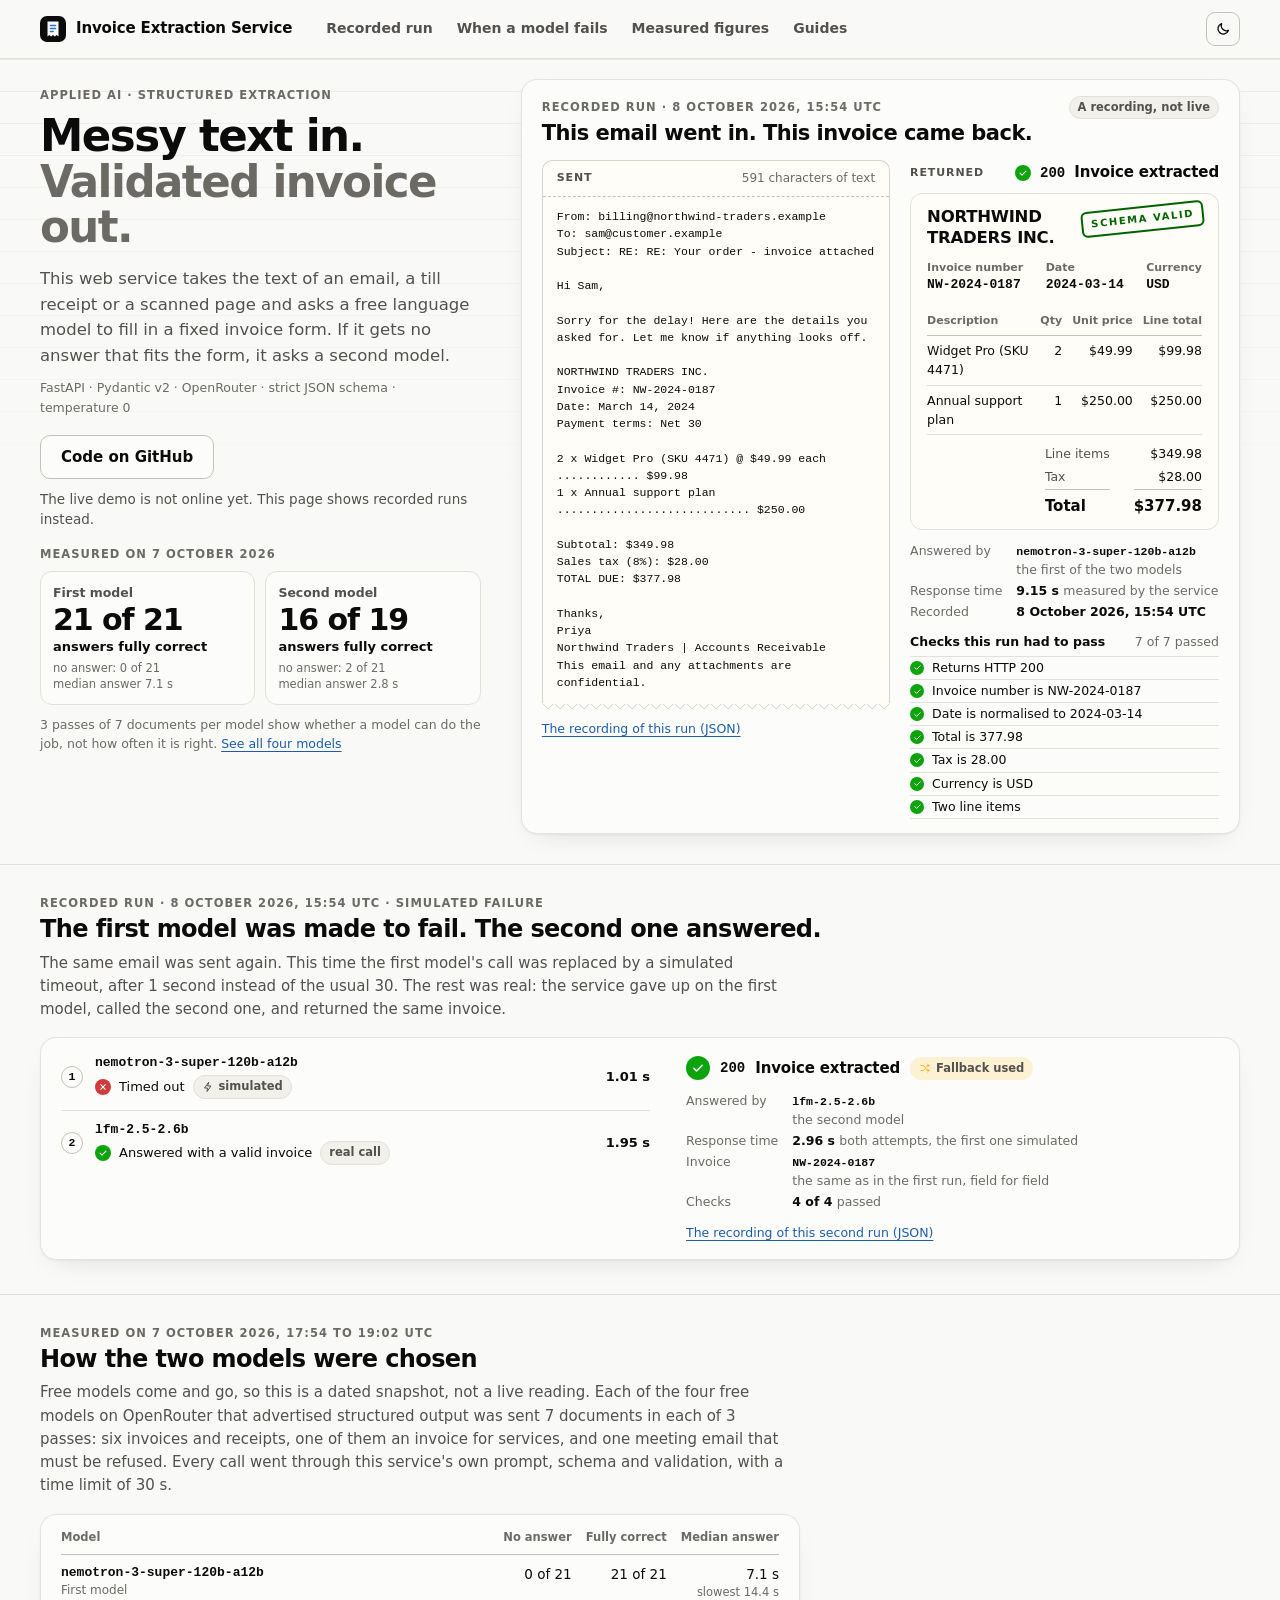
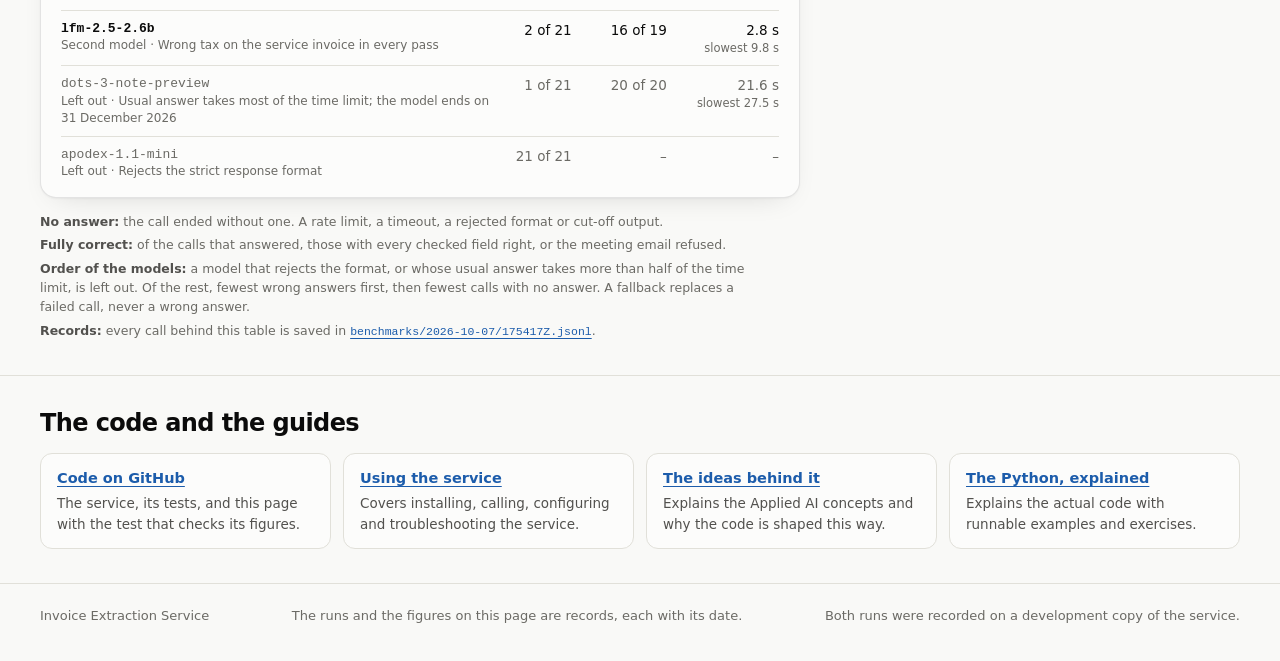
==== site/index.html @ 730dd53d "Model upkeep, call ceiling, project page, deployment files" ====
<!doctype html>
<html lang="en">
<head>
  <meta charset="utf-8">
  <!-- This page cannot send response headers, so its security policy is set here, ahead of
       everything it covers. Scripts and styles come from this page's own files only. The one
       outside address is the live demo's icon, which assets/door.js loads as a picture to
       learn that the demo is awake. -->
  <meta http-equiv="Content-Security-Policy" content="default-src 'none'; script-src 'self'; style-src 'self'; img-src 'self' https://*.onrender.com; base-uri 'none'; form-action 'none'">
  <meta name="viewport" content="width=device-width, initial-scale=1">
  <meta name="color-scheme" content="light dark">
  <meta name="referrer" content="no-referrer">
  <!-- An invoice number is not a telephone number: a phone must not turn it into a link. -->
  <meta name="format-detection" content="telephone=no">
  <title>Invoice Extraction Service</title>
  <meta name="description" content="This web service takes the text of an email, a till receipt or a scanned page and asks a free language model to fill in a fixed invoice form. If it gets no answer that fits the form, it asks a second model.">
  <link rel="canonical" href="https://nickdesjardins.github.io/Invoice-Extraction-Service/">
  <meta property="og:type" content="website">
  <meta property="og:title" content="Invoice Extraction Service">
  <meta property="og:description" content="This web service takes the text of an email, a till receipt or a scanned page and asks a free language model to fill in a fixed invoice form. If it gets no answer that fits the form, it asks a second model.">
  <meta property="og:url" content="https://nickdesjardins.github.io/Invoice-Extraction-Service/">
  <meta property="og:image" content="https://nickdesjardins.github.io/Invoice-Extraction-Service/og.png">
  <meta property="og:image:type" content="image/png">
  <meta property="og:image:width" content="1200">
  <meta property="og:image:height" content="630">
  <meta property="og:image:alt" content="Invoice Extraction Service. Messy text in. Validated invoice out.">
  <meta name="twitter:card" content="summary_large_image">
  <link rel="icon" href="assets/favicon.svg" type="image/svg+xml">
  <link rel="stylesheet" href="assets/door.css">
  <!-- Applies a saved colour theme before first paint. -->
  <script src="assets/theme.js"></script>
  <script src="assets/door.js" defer></script>
</head>
<body>

<svg class="sprite" aria-hidden="true" focusable="false">
  <symbol id="i-check" viewBox="0 0 24 24"><path d="M5 12.5l4.5 4.5L19 7.5"/></symbol>
  <symbol id="i-x" viewBox="0 0 24 24"><path d="M6.5 6.5l11 11M17.5 6.5l-11 11"/></symbol>
  <symbol id="i-sun" viewBox="0 0 24 24"><circle cx="12" cy="12" r="4"/><path d="M12 2.5v2.5M12 19v2.5M2.5 12H5M19 12h2.5M5.3 5.3l1.8 1.8M16.9 16.9l1.8 1.8M5.3 18.7l1.8-1.8M16.9 7.1l1.8-1.8"/></symbol>
  <symbol id="i-moon" viewBox="0 0 24 24"><path d="M20 14.2A8 8 0 0 1 9.8 4a8 8 0 1 0 10.2 10.2z"/></symbol>
  <symbol id="i-arrow" viewBox="0 0 24 24"><path d="M5 12h14M13 6l6 6-6 6"/></symbol>
  <symbol id="i-bolt" viewBox="0 0 24 24"><path d="M13 3L5 14h6l-1 7 8-11h-6z"/></symbol>
  <symbol id="i-shuffle" viewBox="0 0 24 24"><path d="M4 7h3.5c5 0 5.5 10 10.5 10H20M17 14l3 3-3 3M4 17h3.5c1.4 0 2.4-.8 3.2-1.9M20 7h-2c-1.4 0-2.4.8-3.2 1.9M17 4l3 3-3 3"/></symbol>
</svg>

<a class="skip" href="#title">Skip to the content</a>

<header class="topbar">
  <div class="wrap topbar__row">
    <a class="brand" href="./">
      <svg class="brand__mark" viewBox="0 0 26 26" aria-hidden="true">
        <rect class="bg" width="26" height="26" rx="7"/>
        <path class="pg" d="M7.5 5.5h11v15l-1.85-1.5-1.8 1.5-1.85-1.5-1.85 1.5-1.8-1.5-1.85 1.5z"/>
        <path class="ln" d="M10.5 9.5h5M10.5 12.5h5M10.5 15.5h2.6"/>
      </svg>
      <span class="brand__name">Invoice Extraction Service</span>
    </a>
    <nav class="topbar__nav" aria-label="On this page">
      <a href="#run">Recorded run</a>
      <a href="#fallback">When a model fails</a>
      <a href="#measured">Measured figures</a>
      <a href="#guides">Guides</a>
    </nav>
    <div class="topbar__actions">
      <!-- A second way to the live demo that stays in view while the page is read. It has no
           address of its own: assets/door.js gives it the one below and shows it. -->
      <a class="status" id="demo-chip" hidden><span class="status__dot" aria-hidden="true"></span>Live demo</a>
      <button class="iconbtn" id="theme-toggle" type="button" aria-label="Switch between light and dark theme" hidden>
        <svg class="icon theme-icon--light" aria-hidden="true"><use href="#i-moon"/></svg>
        <svg class="icon theme-icon--dark" aria-hidden="true"><use href="#i-sun"/></svg>
      </button>
    </div>
  </div>
</header>

<!-- Everything on this page that could go stale is marked. An element with data-fact says
     what the recordings in recorded/, the benchmark snapshot or the code say; an element with
     data-quote repeats, word for word, the file it names. tests/test_front_door.py compares
     each one with its source, and fails on any other sentence, and on any piece that is
     moved, hidden or pointed at another address. -->
<main>
  <div class="first">
    <div class="wrap first__grid">

      <section class="intro" aria-labelledby="title">
        <p class="kicker" data-quote="app/playground/static/index.html">Applied AI · structured extraction</p>
        <h1 id="title" data-quote="app/playground/static/index.html">Messy text in. <span>Validated invoice out.</span></h1>
        <p class="lede" data-fact="what-it-does">
          This web service takes the text of an email, a till receipt or a scanned page and asks
          a free language model to fill in a fixed invoice form. If it gets no answer that fits the
          form, it asks a second model.
        </p>
        <p class="stack" data-fact="stack">FastAPI · Pydantic&nbsp;v2 · OpenRouter · strict&nbsp;JSON&nbsp;schema · temperature&nbsp;0</p>
      </section>

      <section class="demo" id="demo" aria-label="Live demo">
        <!-- THE ONE PLACE that holds the address of the live demo. In the next line, replace
             the name that ends in .invalid, once, with the name the host shows for the
             service: lower case, ending in .onrender.com. Keep https:// before it and
             /#playground after it (that is the part of the demo's page where a visitor runs
             a document). Until then the page says that the demo is not online yet, and asks
             nothing. -->
        <a class="btn btn--ghost btn--lg demo__link" id="demo-link" href="https://live-demo-not-deployed-yet.invalid/#playground">
          Open the live demo <svg class="icon" aria-hidden="true"><use href="#i-arrow"/></svg>
        </a>
        <a class="btn btn--ghost btn--lg" href="https://github.com/nickdesjardins/Invoice-Extraction-Service">Code on GitHub</a>
        <!-- The only words on this page that change while it is read. Without the script they
             stay as written here. -->
        <p class="demo__line">
          <span class="demo__mark" aria-hidden="true"></span>
          <span>
            <span id="demo-words" role="status" data-fact="demo.static">The live demo runs on free hosting and sleeps between visits. Opening it wakes it, which takes about a minute.</span>
            <span class="demo__clock" id="demo-clock" aria-hidden="true" hidden></span>
          </span>
        </p>
        <p class="demo__unset" data-fact="demo.unset">The live demo is not online yet. This page shows recorded runs instead.</p>
      </section>

      <section class="figures" aria-labelledby="figures-title">
        <h2 class="kicker" id="figures-title">Measured on <time data-fact="bench.day" datetime="2026-10-07">7 October 2026</time></h2>
        <ul class="tiles">
          <li class="tile">
            <span class="tile__who">First model</span>
            <strong class="tile__value" data-fact="bench.0.correct">21 of 21</strong>
            <span class="tile__label">answers fully correct</span>
            <span class="tile__more">no answer: <span data-fact="bench.0.no_answer">0 of 21</span></span>
            <span class="tile__more">median answer <span data-fact="bench.0.median">7.1 s</span></span>
          </li>
          <li class="tile">
            <span class="tile__who">Second model</span>
            <strong class="tile__value" data-fact="bench.1.correct">16 of 19</strong>
            <span class="tile__label">answers fully correct</span>
            <span class="tile__more">no answer: <span data-fact="bench.1.no_answer">2 of 21</span></span>
            <span class="tile__more">median answer <span data-fact="bench.1.median">2.8 s</span></span>
          </li>
        </ul>
        <p class="footnote">
          <span data-fact="bench.limits">3 passes of 7 documents per model show whether a model can do the job, not how often it is right.</span>
          <a href="#measured">See all <span data-fact="bench.models">four</span> models</a>
        </p>
      </section>

      <section class="card run" id="run" aria-labelledby="run-title">
        <header class="run__head">
          <!-- The heading comes first for someone who moves from heading to heading: what
               follows it says that this is a recording. The stylesheet draws the dated line
               above the heading, here and in the two sections below. -->
          <h2 id="run-title" data-fact="run.title">This email went in. This invoice came back.</h2>
          <p class="kicker">Recorded run · <time data-fact="run.when" datetime="2026-10-08T15:54:06Z">8 October 2026, 15:54 UTC</time></p>
          <span class="chip" data-fact="run.nature">A recording, not live</span>
        </header>

        <div class="run__grid">
          <div class="in">
            <div class="paper-wrap">
              <div class="paper">
                <div class="paper__bar">
                  <strong>Sent</strong>
                  <span><span data-fact="run.chars">591</span> characters of text</span>
                </div>
                <pre class="paper__text" data-fact="run.document" role="region" aria-label="The email that was sent">From: billing@northwind-traders.example
To: sam@customer.example
Subject: RE: RE: Your order - invoice attached

Hi Sam,

Sorry for the delay! Here are the details you asked for. Let me know if anything looks off.

NORTHWIND TRADERS INC.
Invoice #: NW-2024-0187
Date: March 14, 2024
Payment terms: Net 30

2 x Widget Pro (SKU 4471) @ $49.99 each ............ $99.98
1 x Annual support plan ............................ $250.00

Subtotal: $349.98
Sales tax (8%): $28.00
TOTAL DUE: $377.98

Thanks,
Priya
Northwind Traders | Accounts Receivable
This email and any attachments are confidential.
</pre>
              </div>
            </div>
            <p class="record"><a href="recorded/email-invoice.json">The recording of this run (JSON)</a></p>
          </div>

          <div class="out">
            <p class="out__head">
              <span class="out__label">Returned</span>
              <span class="badge badge--good"><svg class="icon" aria-hidden="true"><use href="#i-check"/></svg></span>
              <span class="out__code" data-fact="run.status">200</span>
              <span class="out__title" data-fact="run.outcome">Invoice extracted</span>
            </p>

            <div class="invoice">
              <span class="stamp" data-fact="run.valid">Schema valid</span>
              <p class="invoice__vendor" data-fact="run.vendor">NORTHWIND TRADERS INC.</p>
              <dl class="invoice__meta">
                <div><dt>Invoice number</dt><dd data-fact="run.number">NW-2024-0187</dd></div>
                <div><dt>Date</dt><dd data-fact="run.date">2024-03-14</dd></div>
                <div><dt>Currency</dt><dd data-fact="run.currency">USD</dd></div>
              </dl>
              <table class="items" aria-labelledby="run-items">
                <thead>
                  <tr>
                    <th scope="col">Description</th>
                    <th scope="col" class="n">Qty</th>
                    <th scope="col" class="n">Unit price</th>
                    <th scope="col" class="n">Line total</th>
                  </tr>
                </thead>
                <tbody>
                  <tr data-fact="run.item.0">
                    <td>Widget Pro (SKU 4471)</td>
                    <td class="n">2</td>
                    <td class="n">$49.99</td>
                    <td class="n">$99.98</td>
                  </tr>
                  <tr data-fact="run.item.1">
                    <td>Annual support plan</td>
                    <td class="n">1</td>
                    <td class="n">$250.00</td>
                    <td class="n">$250.00</td>
                  </tr>
                </tbody>
              </table>
              <dl class="totals">
                <dt id="run-items">Line items</dt><dd data-fact="run.lines">$349.98</dd>
                <dt>Tax</dt><dd data-fact="run.tax">$28.00</dd>
                <dt class="is-total">Total</dt><dd class="is-total" data-fact="run.total">$377.98</dd>
              </dl>
            </div>

            <dl class="facts">
              <dt>Answered by</dt>
              <dd><span class="mono" data-fact="run.model">nemotron-3-super-120b-a12b</span> <small data-fact="run.place">the first of the two models</small></dd>
              <dt>Response time</dt>
              <dd><span data-fact="run.seconds">9.15 s</span> <small>measured by the service</small></dd>
              <dt>Recorded</dt>
              <dd><time data-fact="run.when" datetime="2026-10-08T15:54:06Z">8 October 2026, 15:54 UTC</time></dd>
            </dl>
            <p class="checks__title" id="run-checks"><strong>Checks this run had to pass</strong> <span><span data-fact="run.checks">7 of 7</span> passed</span></p>
            <ul class="checks" aria-labelledby="run-checks">
              <li><span class="badge badge--good"><svg class="icon" aria-hidden="true"><use href="#i-check"/></svg></span><span data-fact="run.check.0">Returns HTTP 200</span></li>
              <li><span class="badge badge--good"><svg class="icon" aria-hidden="true"><use href="#i-check"/></svg></span><span data-fact="run.check.1">Invoice number is NW-2024-0187</span></li>
              <li><span class="badge badge--good"><svg class="icon" aria-hidden="true"><use href="#i-check"/></svg></span><span data-fact="run.check.2">Date is normalised to 2024-03-14</span></li>
              <li><span class="badge badge--good"><svg class="icon" aria-hidden="true"><use href="#i-check"/></svg></span><span data-fact="run.check.3">Total is 377.98</span></li>
              <li><span class="badge badge--good"><svg class="icon" aria-hidden="true"><use href="#i-check"/></svg></span><span data-fact="run.check.4">Tax is 28.00</span></li>
              <li><span class="badge badge--good"><svg class="icon" aria-hidden="true"><use href="#i-check"/></svg></span><span data-fact="run.check.5">Currency is USD</span></li>
              <li><span class="badge badge--good"><svg class="icon" aria-hidden="true"><use href="#i-check"/></svg></span><span data-fact="run.check.6">Two line items</span></li>
            </ul>
          </div>
        </div>
      </section>

    </div>
  </div>

  <section class="section" id="fallback" aria-labelledby="fallback-title">
    <div class="wrap">
      <header class="section__head">
        <h2 id="fallback-title" data-fact="fallback.title">The first model was made to fail. The second one answered.</h2>
        <p class="kicker">Recorded run · <time data-fact="fallback.when" datetime="2026-10-08T15:54:24Z">8 October 2026, 15:54 UTC</time> · <span data-fact="fallback.simulated">simulated failure</span></p>
        <p data-fact="fallback.story">
          The same email was sent again. This time the first model's call was replaced by a
          simulated timeout, after 1 second instead of the usual 30. The rest was real: the service
          gave up on the first model, called the second one, and returned the same invoice.
        </p>
      </header>

      <div class="card trace">
        <ol>
          <li class="trace__row">
            <span class="num" data-fact="fallback.attempt.0.position">1</span>
            <div>
              <div class="trace__model" data-fact="fallback.attempt.0.model">nemotron-3-super-120b-a12b</div>
              <div class="trace__state">
                <span class="badge badge--crit"><svg class="icon" aria-hidden="true"><use href="#i-x"/></svg></span>
                <span data-fact="fallback.attempt.0.outcome">Timed out</span>
                <span class="chip"><svg class="icon" aria-hidden="true"><use href="#i-bolt"/></svg><span data-fact="fallback.attempt.0.kind">simulated</span></span>
              </div>
            </div>
            <span class="trace__time" data-fact="fallback.attempt.0.seconds">1.01 s</span>
          </li>
          <li class="trace__row">
            <span class="num" data-fact="fallback.attempt.1.position">2</span>
            <div>
              <div class="trace__model" data-fact="fallback.attempt.1.model">lfm-2.5-2.6b</div>
              <div class="trace__state">
                <span class="badge badge--good"><svg class="icon" aria-hidden="true"><use href="#i-check"/></svg></span>
                <span data-fact="fallback.attempt.1.outcome">Answered with a valid invoice</span>
                <span class="chip" data-fact="fallback.attempt.1.kind">real call</span>
              </div>
            </div>
            <span class="trace__time" data-fact="fallback.attempt.1.seconds">1.95 s</span>
          </li>
        </ol>

        <div class="trace__out">
          <p class="trace__end">
            <span class="badge badge--good badge--lg"><svg class="icon" aria-hidden="true"><use href="#i-check"/></svg></span>
            <span class="out__code" data-fact="fallback.status">200</span>
            <span class="out__title" data-fact="fallback.outcome">Invoice extracted</span>
            <span class="chip chip--warn"><svg class="icon" aria-hidden="true"><use href="#i-shuffle"/></svg><span data-fact="fallback.used">Fallback used</span></span>
          </p>
          <dl class="facts">
            <dt>Answered by</dt>
            <dd><span class="mono" data-fact="fallback.model">lfm-2.5-2.6b</span> <small data-fact="fallback.place">the second model</small></dd>
            <dt>Response time</dt>
            <dd><span data-fact="fallback.seconds">2.96 s</span> <small>both attempts, the first one simulated</small></dd>
            <dt>Invoice</dt>
            <dd><span class="mono" data-fact="fallback.number">NW-2024-0187</span> <small data-fact="fallback.same">the same as in the first run, field for field</small></dd>
            <dt>Checks</dt>
            <dd><span data-fact="fallback.checks">4 of 4</span> <small>passed</small></dd>
          </dl>
          <p class="record"><a href="recorded/primary-timeout.json">The recording of this second run (JSON)</a></p>
        </div>
      </div>
    </div>
  </section>

  <section class="section" id="measured" aria-labelledby="measured-title">
    <div class="wrap">
      <header class="section__head">
        <h2 id="measured-title">How the <span data-fact="chain.length">two</span> models were chosen</h2>
        <p class="kicker">Measured on <time data-fact="bench.day" datetime="2026-10-07">7 October 2026</time>, <span data-fact="bench.window">17:54 to 19:02 UTC</span></p>
        <p>
          <span data-quote="app/playground/static/index.html">Free models come and go, so this is a dated snapshot, not a live reading.</span>
          <span data-fact="bench.method">Each of the four free models on OpenRouter that advertised structured output was sent 7 documents in each of 3 passes: six invoices and receipts, one of them an invoice for services, and one meeting email that must be refused. Every call went through this service's own prompt, schema and validation, with a time limit of 30 s.</span>
        </p>
      </header>

      <div class="card table-scroll" tabindex="0" role="region" aria-label="The table of measured models">
        <table class="table" aria-labelledby="measured-title">
          <thead>
            <tr>
              <th scope="col">Model</th>
              <th scope="col" class="n">No answer</th>
              <th scope="col" class="n">Fully correct</th>
              <th scope="col" class="n">Median answer</th>
            </tr>
          </thead>
          <tbody>
            <tr>
              <th scope="row"><div class="table__model"><span data-fact="bench.0.model">nemotron-3-super-120b-a12b</span><small data-fact="bench.0.about">First model</small></div></th>
              <td class="n" data-fact="bench.0.no_answer">0 of 21</td>
              <td class="n" data-fact="bench.0.correct">21 of 21</td>
              <td class="n"><span data-fact="bench.0.median">7.1 s</span><small>slowest <span data-fact="bench.0.slowest">14.4 s</span></small></td>
            </tr>
            <tr>
              <th scope="row"><div class="table__model"><span data-fact="bench.1.model">lfm-2.5-2.6b</span><small data-fact="bench.1.about">Second model · Wrong tax on the service invoice in every pass</small></div></th>
              <td class="n" data-fact="bench.1.no_answer">2 of 21</td>
              <td class="n" data-fact="bench.1.correct">16 of 19</td>
              <td class="n"><span data-fact="bench.1.median">2.8 s</span><small>slowest <span data-fact="bench.1.slowest">9.8 s</span></small></td>
            </tr>
            <tr class="is-context">
              <th scope="row"><div class="table__model"><span data-fact="bench.2.model">dots-3-note-preview</span><small data-fact="bench.2.about">Left out · Usual answer takes most of the time limit; the model ends on 31 December 2026</small></div></th>
              <td class="n" data-fact="bench.2.no_answer">1 of 21</td>
              <td class="n" data-fact="bench.2.correct">20 of 20</td>
              <td class="n"><span data-fact="bench.2.median">21.6 s</span><small>slowest <span data-fact="bench.2.slowest">27.5 s</span></small></td>
            </tr>
            <tr class="is-context">
              <th scope="row"><div class="table__model"><span data-fact="bench.3.model">apodex-1.1-mini</span><small data-fact="bench.3.about">Left out · Rejects the strict response format</small></div></th>
              <td class="n" data-fact="bench.3.no_answer">21 of 21</td>
              <td class="n" data-fact="bench.3.correct">–</td>
              <td class="n" data-fact="bench.3.median">–</td>
            </tr>
          </tbody>
        </table>
      </div>

      <ul class="legend">
        <li><strong>No answer:</strong> <span data-quote="app/playground/static/assets/app.js">the call ended without one. A rate limit, a timeout, a rejected format or cut-off output.</span></li>
        <li><strong>Fully correct:</strong> <span data-quote="app/playground/static/assets/app.js">of the calls that answered, those with every checked field right, or the meeting email refused.</span></li>
        <li><strong>Order of the models:</strong> <span data-quote="app/playground/static/assets/app.js">a model that rejects the format, or whose usual answer takes more than half of the time limit, is left out. Of the rest, fewest wrong answers first, then fewest calls with no answer. A fallback replaces a failed call, never a wrong answer.</span></li>
        <li><strong>Records:</strong> every call behind this table is saved in <a href="https://github.com/nickdesjardins/Invoice-Extraction-Service/blob/main/benchmarks/2026-10-07/175417Z.jsonl"><code data-fact="bench.records">benchmarks/2026-10-07/175417Z.jsonl</code></a>.</li>
      </ul>
    </div>
  </section>

  <section class="section" id="guides" aria-labelledby="guides-title">
    <div class="wrap">
      <header class="section__head">
        <h2 id="guides-title">The code and the guides</h2>
      </header>
      <ul class="links">
        <li>
          <a href="https://github.com/nickdesjardins/Invoice-Extraction-Service">Code on GitHub</a>
          <span data-fact="guides.code">The service, its tests, and this page with the test that checks its figures.</span>
        </li>
        <li>
          <a href="https://github.com/nickdesjardins/Invoice-Extraction-Service/blob/main/docs/USAGE.md">Using the service</a>
          <span data-quote="README.md">Covers installing, calling, configuring and troubleshooting the service.</span>
        </li>
        <li>
          <a href="https://github.com/nickdesjardins/Invoice-Extraction-Service/blob/main/docs/LEARNING.md">The ideas behind it</a>
          <span data-quote="README.md">Explains the Applied AI concepts and why the code is shaped this way.</span>
        </li>
        <li>
          <a href="https://github.com/nickdesjardins/Invoice-Extraction-Service/blob/main/docs/PYTHON_LEARNING.md">The Python, explained</a>
          <span data-quote="README.md">Explains the actual code with runnable examples and exercises.</span>
        </li>
      </ul>
    </div>
  </section>
</main>

<footer class="footer">
  <div class="wrap footer__row">
    <span>Invoice Extraction Service</span>
    <span data-fact="page.nature">The runs and the figures on this page are records, each with its date.</span>
    <span data-fact="runs.where">Both runs were recorded on a development copy of the service.</span>
  </div>
</footer>

</body>
</html>
---- site/assets/door.css ----
/* Front door stylesheet.
 *
 * The front door is the static page people are given the address of. It is one product
 * with the live demo, so it wears the same colours: the three blocks that follow are the
 * colour roles of the demo's own stylesheet (app/playground/static/assets/app.css), and
 * tests/test_front_door.py fails when they differ. Every rule below reads a role, never
 * a raw colour. Status colours (good / warn / crit) only ever colour a mark or an icon;
 * the words beside them stay in the ink roles so they keep their contrast in both themes.
 */

:root {
  color-scheme: light;

  --page: #f9f9f7;
  --surface: #fcfcfb;
  --well: #f1f0eb;
  --paper: #fffdf7;
  --paper-edge: #d5d3c8;

  --ink: #0b0b0b;
  --ink-2: #52514e;
  --ink-3: #6b6a65;
  --faint: #898781;

  --line: #e1e0d9;
  --line-strong: #c3c2b7;
  --border: rgba(11, 11, 11, 0.1);

  --accent: #2a78d6;
  --accent-text: #1c5cab;
  --accent-wash: #e8f1fc;

  --good: #0ca30c;
  --good-text: #006300;
  --good-wash: #e7f5e7;
  --warn: #fab219;
  --warn-wash: #fdf1d3;
  --crit: #d03b3b;
  --crit-wash: #fbe9e9;
  --idle: #c3c2b7;

  --button: #0b0b0b;
  --button-ink: #ffffff;

  --shadow: 0 1px 2px rgba(11, 11, 11, 0.04), 0 10px 28px -16px rgba(11, 11, 11, 0.18);
  --shadow-pop: 0 2px 6px rgba(11, 11, 11, 0.08), 0 16px 40px -12px rgba(11, 11, 11, 0.28);

  --radius: 16px;
  --radius-sm: 10px;

  --sans: system-ui, -apple-system, "Segoe UI", Roboto, "Helvetica Neue", Arial, sans-serif;
  --mono: ui-monospace, "SF Mono", SFMono-Regular, Menlo, Consolas, "Cascadia Mono",
    "Liberation Mono", monospace;
}

@media (prefers-color-scheme: dark) {
  :root:where(:not([data-theme="light"])) {
    color-scheme: dark;

    --page: #0d0d0d;
    --surface: #1a1a19;
    --well: #232321;
    --paper: #201f1c;
    --paper-edge: #3d3c38;

    --ink: #ffffff;
    --ink-2: #c3c2b7;
    --ink-3: #9d9b94;
    --faint: #898781;

    --line: #2c2c2a;
    --line-strong: #383835;
    --border: rgba(255, 255, 255, 0.1);

    --accent: #3987e5;
    --accent-text: #6da7ec;
    --accent-wash: #16263b;

    --good: #0ca30c;
    --good-text: #0ca30c;
    --good-wash: #12260f;
    --warn: #fab219;
    --warn-wash: #33280c;
    --crit: #d03b3b;
    --crit-wash: #331616;
    --idle: #4a4a46;

    --button: #ffffff;
    --button-ink: #0b0b0b;

    --shadow: 0 1px 2px rgba(0, 0, 0, 0.4), 0 14px 34px -18px rgba(0, 0, 0, 0.8);
    --shadow-pop: 0 2px 8px rgba(0, 0, 0, 0.5), 0 18px 44px -12px rgba(0, 0, 0, 0.9);
  }
}

:root[data-theme="dark"] {
  color-scheme: dark;

  --page: #0d0d0d;
  --surface: #1a1a19;
  --well: #232321;
  --paper: #201f1c;
  --paper-edge: #3d3c38;

  --ink: #ffffff;
  --ink-2: #c3c2b7;
  --ink-3: #9d9b94;
  --faint: #898781;

  --line: #2c2c2a;
  --line-strong: #383835;
  --border: rgba(255, 255, 255, 0.1);

  --accent: #3987e5;
  --accent-text: #6da7ec;
  --accent-wash: #16263b;

  --good: #0ca30c;
  --good-text: #0ca30c;
  --good-wash: #12260f;
  --warn: #fab219;
  --warn-wash: #33280c;
  --crit: #d03b3b;
  --crit-wash: #331616;
  --idle: #4a4a46;

  --button: #ffffff;
  --button-ink: #0b0b0b;

  --shadow: 0 1px 2px rgba(0, 0, 0, 0.4), 0 14px 34px -18px rgba(0, 0, 0, 0.8);
  --shadow-pop: 0 2px 8px rgba(0, 0, 0, 0.5), 0 18px 44px -12px rgba(0, 0, 0, 0.9);
}

/* ---------------------------------------------------------------- base --- */

*,
*::before,
*::after {
  box-sizing: border-box;
}

html {
  scroll-behavior: smooth;
  scroll-padding-top: 72px;
  -webkit-text-size-adjust: 100%;
}

body {
  margin: 0;
  background: var(--page);
  color: var(--ink);
  font: 15px/1.55 var(--sans);
  -webkit-font-smoothing: antialiased;
  text-rendering: optimizeLegibility;
}

h1,
h2,
p,
ol,
ul,
dl,
dd,
pre {
  margin: 0;
}

ol,
ul {
  padding: 0;
  list-style: none;
}

a {
  color: var(--accent-text);
  text-underline-offset: 3px;
}

button {
  font: inherit;
  color: inherit;
}

code,
.mono {
  font-family: var(--mono);
  font-size: 0.92em;
}

:focus-visible {
  outline: 2px solid var(--accent);
  outline-offset: 2px;
}

[hidden] {
  display: none !important;
}

.sprite {
  position: absolute;
  width: 0;
  height: 0;
}

.icon {
  width: 16px;
  height: 16px;
  flex: none;
  fill: none;
  stroke: currentColor;
  stroke-width: 2;
  stroke-linecap: round;
  stroke-linejoin: round;
}

.wrap {
  width: min(100% - 48px, 1200px);
  margin-inline: auto;
}

.skip {
  position: absolute;
  left: 16px;
  top: -60px;
  z-index: 50;
  padding: 10px 14px;
  border-radius: var(--radius-sm);
  background: var(--button);
  color: var(--button-ink);
}

.skip:focus {
  top: 12px;
}

/* -------------------------------------------------------------- pieces --- */

.card {
  background: var(--surface);
  border: 1px solid var(--border);
  border-radius: var(--radius);
  box-shadow: var(--shadow);
}

.btn {
  display: inline-flex;
  align-items: center;
  justify-content: center;
  gap: 8px;
  padding: 10px 16px;
  border: 1px solid transparent;
  border-radius: 10px;
  background: none;
  font-weight: 600;
  font-size: 14px;
  line-height: 1.2;
  text-decoration: none;
  white-space: nowrap;
  cursor: pointer;
  transition: opacity 0.15s, background-color 0.15s, border-color 0.15s, color 0.15s;
}

.btn--ghost {
  border-color: var(--line-strong);
  background: var(--surface);
  color: var(--ink);
}

.btn--ghost:hover {
  background: var(--well);
}

.btn--lg {
  padding: 12px 20px;
  font-size: 15px;
}

.iconbtn {
  display: inline-grid;
  place-items: center;
  width: 34px;
  height: 34px;
  border: 1px solid var(--line-strong);
  border-radius: 9px;
  background: none;
  cursor: pointer;
}

.iconbtn:hover {
  background: var(--well);
}

.chip {
  display: inline-flex;
  align-items: center;
  gap: 5px;
  padding: 2px 8px;
  border: 1px solid var(--line);
  border-radius: 999px;
  background: var(--well);
  color: var(--ink-2);
  font-size: 11.5px;
  font-weight: 600;
  line-height: 1.5;
  white-space: nowrap;
}

.chip .icon {
  width: 12px;
  height: 12px;
}

.chip--warn {
  border-color: transparent;
  background: var(--warn-wash);
}

.chip--warn .icon {
  color: var(--warn);
}

.kicker {
  color: var(--ink-3);
  font-size: 11.5px;
  font-weight: 650;
  letter-spacing: 0.09em;
  line-height: 1.5;
  text-transform: uppercase;
}

/* Round status badge: a disc in the status colour with an icon in it. */
.badge {
  display: inline-grid;
  place-items: center;
  width: 16px;
  height: 16px;
  flex: none;
  border-radius: 50%;
  background: var(--well);
  color: var(--ink-3);
}

.badge .icon {
  width: 10px;
  height: 10px;
  stroke-width: 2.6;
}

.badge--good {
  background: var(--good);
  color: #ffffff;
}

.badge--crit {
  background: var(--crit);
  color: #ffffff;
}

.badge--lg {
  width: 24px;
  height: 24px;
}

.badge--lg .icon {
  width: 14px;
  height: 14px;
}

.num {
  display: grid;
  place-items: center;
  width: 22px;
  height: 22px;
  border: 1px solid var(--line-strong);
  border-radius: 50%;
  font: 600 11.5px/1 var(--mono);
}

@keyframes spin {
  to {
    transform: rotate(360deg);
  }
}

/* -------------------------------------------------------------- topbar --- */

/* Stays in view while the page is read, as on the demo's own page. */
.topbar {
  position: sticky;
  top: 0;
  z-index: 20;
  border-bottom: 1px solid var(--line);
  background: var(--page);
  background: color-mix(in srgb, var(--page) 88%, transparent);
  backdrop-filter: blur(12px);
  -webkit-backdrop-filter: blur(12px);
}

.topbar__row {
  display: flex;
  align-items: center;
  gap: 24px;
  height: 58px;
}

.brand {
  display: inline-flex;
  align-items: center;
  gap: 10px;
  min-width: 0;
  color: var(--ink);
  font-weight: 650;
  letter-spacing: -0.01em;
  text-decoration: none;
  white-space: nowrap;
}

/* With larger letters or wider spacing than this page was drawn for, the name is cut short
   with three dots. It is never drawn over what stands beside it. */
.brand__name {
  min-width: 0;
  overflow: hidden;
  text-overflow: ellipsis;
}

.brand__mark {
  width: 26px;
  height: 26px;
  flex: none;
}

.brand__mark .bg {
  fill: var(--ink);
}

.brand__mark .pg {
  fill: var(--page);
}

.brand__mark .ln {
  fill: none;
  stroke: var(--accent);
  stroke-width: 1.6;
  stroke-linecap: round;
}

.topbar__nav {
  display: flex;
  gap: 4px;
  margin-right: auto;
}

.topbar__nav a {
  padding: 6px 10px;
  border-radius: 8px;
  color: var(--ink-2);
  font-size: 14px;
  font-weight: 550;
  text-decoration: none;
  white-space: nowrap;
}

.topbar__nav a:hover {
  background: var(--well);
  color: var(--ink);
}

.topbar__actions {
  display: flex;
  align-items: center;
  gap: 10px;
  margin-left: auto;
}

/* The way to the live demo that stays in view. Its mark follows the line under the
   headline (see "the live demo" below); its words never change. */
.status {
  display: inline-flex;
  align-items: center;
  gap: 8px;
  padding: 6px 12px;
  border: 1px solid var(--line-strong);
  border-radius: 999px;
  color: var(--ink);
  font-size: 13px;
  font-weight: 600;
  line-height: 1.5;
  text-decoration: none;
  white-space: nowrap;
  transition: background-color 0.15s, border-color 0.15s, color 0.15s;
}

.status:hover {
  background: var(--well);
}

.theme-icon--dark,
:root[data-theme="dark"] .theme-icon--light {
  display: none;
}

:root[data-theme="dark"] .theme-icon--dark {
  display: block;
}

@media (prefers-color-scheme: dark) {
  :root:where(:not([data-theme="light"])) .theme-icon--light {
    display: none;
  }

  :root:where(:not([data-theme="light"])) .theme-icon--dark {
    display: block;
  }
}

/* -------------------------------------------------------- first screen --- */

.first {
  position: relative;
  padding: 20px 0 30px;
  overflow: hidden;
}

/* Faint ledger rules behind the headline, as on the demo's own page. */
.first::before {
  content: "";
  position: absolute;
  inset: 0;
  background-image: linear-gradient(var(--line) 1px, transparent 1px);
  background-size: 100% 32px;
  opacity: 0.55;
  -webkit-mask-image: linear-gradient(to bottom, #000 0%, transparent 62%);
  mask-image: linear-gradient(to bottom, #000 0%, transparent 62%);
  pointer-events: none;
}

/* Left: what the service does, the way to the live demo, the measured figures.
   Right: one recorded run. */
.first__grid {
  position: relative;
  display: grid;
  grid-template-columns: minmax(0, 0.76fr) minmax(0, 1.24fr);
  grid-template-areas:
    "intro   run"
    "demo    run"
    "figures run";
  grid-template-rows: auto auto 1fr;
  column-gap: 40px;
}

.intro {
  grid-area: intro;
  padding-top: 8px;
}

.intro h1 {
  margin-top: 10px;
  font-size: clamp(30px, 3.4vw, 44px);
  font-weight: 700;
  letter-spacing: -0.035em;
  line-height: 1.04;
}

.intro h1 span {
  display: block;
  color: var(--ink-3);
}

.lede {
  max-width: 44ch;
  margin-top: 16px;
  color: var(--ink-2);
  font-size: 16.5px;
  line-height: 1.55;
}

.stack {
  margin-top: 10px;
  color: var(--ink-3);
  font-size: 12.5px;
}

/* ------------------------------------------------------- the live demo --- */

/* Two links, and under them the one line on the page that is not a record. */
.demo {
  grid-area: demo;
  display: flex;
  flex-wrap: wrap;
  gap: 10px;
  margin-top: 18px;
}

/* The line keeps the height of its longest sentence, so that nothing below it moves
   when the words change. */
.demo__line {
  flex: 0 0 100%;
  display: grid;
  grid-template-columns: 14px minmax(0, 1fr);
  gap: 9px;
  align-items: start;
  min-height: 3em;
  color: var(--ink-2);
  font-size: 13.5px;
  line-height: 1.5;
}

.demo__clock {
  margin-left: 4px;
  color: var(--ink-3);
  font-variant-numeric: tabular-nums;
  font-weight: 600;
  white-space: nowrap;
}

/* The mark beside the line, and the same mark in the top bar. Grey until the script
   has something to say. */
.demo__mark,
.status__dot {
  width: 10px;
  height: 10px;
  border-radius: 50%;
  background: var(--idle);
}

.demo__mark {
  margin: 5px 2px 0;
}

/* Waking: a ring that turns. */
:root[data-demo="waking"] .demo__mark,
:root[data-demo="waking"] .status__dot {
  width: 14px;
  height: 14px;
  border: 2px solid var(--line-strong);
  border-top-color: var(--accent);
  background: none;
  animation: spin 0.7s linear infinite;
}

:root[data-demo="waking"] .demo__mark {
  margin: 3px 0 0;
}

:root[data-demo="waking"] .status__dot {
  margin: 0 -2px;
}

/* Awake: the mark turns green and the two ways in become the page's main button. */
:root[data-demo="awake"] .demo__mark,
:root[data-demo="awake"] .status__dot {
  background: var(--good);
  box-shadow: 0 0 0 3px var(--good-wash);
}

:root[data-demo="awake"] .demo__line {
  color: var(--ink);
}

:root[data-demo="awake"] .demo__link,
:root[data-demo="awake"] .status {
  border-color: transparent;
  background: var(--button);
  color: var(--button-ink);
}

:root[data-demo="awake"] .demo__link:hover,
:root[data-demo="awake"] .status:hover {
  opacity: 0.86;
}

:root[data-demo="awake"] .status__dot {
  box-shadow: none;
}

/* Not answering. */
:root[data-demo="quiet"] .demo__mark,
:root[data-demo="quiet"] .status__dot {
  background: var(--warn);
  box-shadow: 0 0 0 3px var(--warn-wash);
}

/* While the address is still the placeholder there is nothing to open: the link and
   its line give way to a note. The stylesheet does this alone, so it holds with
   scripting off as well. (".invalid" is a name that can never be a real address.) */
.demo__unset {
  display: none;
  flex: 0 0 100%;
  min-height: 3em;
  color: var(--ink-2);
  font-size: 13.5px;
  line-height: 1.5;
}

.demo__link[href*=".invalid/"],
.demo__link[href*=".invalid/"] ~ .demo__line {
  display: none;
}

.demo__link[href*=".invalid/"] ~ .demo__unset {
  display: block;
}

/* ------------------------------------------------- the measured figures --- */

.figures {
  grid-area: figures;
  align-self: start;
  margin-top: 16px;
}

.tiles {
  display: grid;
  grid-template-columns: repeat(2, minmax(0, 1fr));
  gap: 10px;
  margin-top: 8px;
}

/* One tile per model: who, the figure, what the figure counts, one more line. */
.tile {
  padding: 11px 12px 12px;
  border: 1px solid var(--line);
  border-radius: 12px;
  background: var(--surface);
}

.tile__who {
  display: block;
  color: var(--ink-2);
  font-size: 12.5px;
  font-weight: 650;
}

.tile__value {
  display: block;
  margin-top: 1px;
  font-size: 30px;
  font-weight: 700;
  letter-spacing: -0.035em;
  line-height: 1.15;
  white-space: nowrap;
}

.tile__label {
  display: block;
  font-size: 13px;
  font-weight: 600;
  line-height: 1.4;
}

.tile__more {
  display: block;
  margin-top: 4px;
  color: var(--ink-3);
  font-size: 11.5px;
  line-height: 1.4;
}

.tile__more + .tile__more {
  margin-top: 0;
}

/* A figure and its unit stay on one line. */
.tile__more span {
  white-space: nowrap;
}

.footnote {
  margin-top: 10px;
  color: var(--ink-3);
  font-size: 12.5px;
}

/* ----------------------------------------------------- the recorded run --- */

.run {
  grid-area: run;
  align-self: start;
  padding: 16px 20px 14px;
}

.run__head {
  display: grid;
  grid-template-columns: minmax(0, 1fr) auto;
  gap: 2px 12px;
  align-items: center;
}

/* In the page the heading comes first, so that what follows it (the date, and that this
   is a recording) is heard after it. On the screen the dated line stays above it. */
.run__head .kicker {
  grid-row: 1;
  grid-column: 1;
}

.run__head .chip {
  grid-row: 1;
  grid-column: 2;
}

.run__head h2 {
  grid-row: 2;
  grid-column: 1 / -1;
  font-size: 21px;
  font-weight: 700;
  letter-spacing: -0.025em;
  line-height: 1.2;
}

/* The document that was sent, and beside it what came back. */
.run__grid {
  display: grid;
  grid-template-columns: minmax(0, 1.06fr) minmax(0, 0.94fr);
  gap: 20px;
  align-items: start;
  margin-top: 14px;
}

.paper-wrap {
  position: relative;
  margin-bottom: 6px;
}

/* A till-roll edge: a row of paper-coloured teeth hanging below the sheet. */
.paper-wrap::after {
  content: "";
  position: absolute;
  left: 1px;
  right: 1px;
  top: 100%;
  height: 6px;
  background: conic-gradient(from -45deg at bottom, #0000, var(--paper) 1deg 89deg, #0000 90deg)
    50% 0 / 12px 100% repeat-x;
  filter: drop-shadow(0 1px 0 var(--paper-edge));
}

.paper {
  border: 1px solid var(--paper-edge);
  border-bottom: 0;
  border-radius: 10px 10px 0 0;
  background: var(--paper);
  overflow: hidden;
}

.paper__bar {
  display: flex;
  justify-content: space-between;
  gap: 12px;
  padding: 8px 14px;
  border-bottom: 1px dashed var(--line-strong);
  color: var(--ink-3);
  font-size: 12px;
  font-variant-numeric: tabular-nums;
}

.paper__bar strong,
.out__label {
  color: var(--ink-2);
  font-size: 11px;
  font-weight: 650;
  letter-spacing: 0.08em;
  text-transform: uppercase;
}

.paper__text {
  padding: 11px 14px 12px;
  color: var(--ink);
  font: 11.5px/1.5 var(--mono);
  white-space: pre-wrap;
  overflow-wrap: anywhere;
  tab-size: 4;
}

.out__head {
  display: flex;
  flex-wrap: wrap;
  align-items: center;
  gap: 6px 9px;
  min-height: 33px;
  padding-bottom: 8px;
}

.out__label {
  margin-right: auto;
}

.out__code {
  font: 700 14px/1 var(--mono);
}

.out__title {
  font-size: 15px;
  font-weight: 650;
  letter-spacing: -0.01em;
}

.invoice {
  position: relative;
  padding: 13px 16px 11px;
  border: 1px solid var(--line);
  border-radius: 12px;
  background: var(--paper);
}

.invoice__vendor {
  padding-right: 128px;
  font-size: 16.5px;
  font-weight: 700;
  letter-spacing: -0.015em;
  line-height: 1.25;
  overflow-wrap: anywhere;
}

.stamp {
  position: absolute;
  top: 12px;
  right: 14px;
  padding: 3px 8px;
  border: 2px solid var(--good-text);
  border-radius: 6px;
  color: var(--good-text);
  font-size: 10px;
  font-weight: 800;
  letter-spacing: 0.16em;
  text-transform: uppercase;
  transform: rotate(-6deg);
}

.invoice__meta {
  display: grid;
  grid-template-columns: repeat(3, minmax(0, auto));
  justify-content: space-between;
  gap: 10px;
  margin-top: 10px;
}

.invoice__meta dt {
  color: var(--ink-3);
  font-size: 11px;
  font-weight: 600;
}

.invoice__meta dd {
  font: 600 13px/1.4 var(--mono);
  overflow-wrap: anywhere;
}

.items {
  width: 100%;
  margin-top: 12px;
  border-collapse: collapse;
  font-size: 12.5px;
}

.items th {
  padding: 6px 0;
  border-bottom: 1px solid var(--line-strong);
  color: var(--ink-3);
  font-size: 11px;
  font-weight: 600;
  text-align: left;
}

.items td {
  padding: 5px 0;
  border-bottom: 1px solid var(--line);
  vertical-align: top;
}

.items .n {
  padding-left: 10px;
  font-variant-numeric: tabular-nums;
  text-align: right;
  white-space: nowrap;
}

.totals {
  display: grid;
  grid-template-columns: 1fr auto;
  gap: 3px 24px;
  width: fit-content;
  margin: 9px 0 0 auto;
  font-size: 12.5px;
  font-variant-numeric: tabular-nums;
}

.totals dt {
  color: var(--ink-2);
}

.totals dd {
  text-align: right;
}

.totals .is-total {
  padding-top: 5px;
  border-top: 1px solid var(--line-strong);
  color: var(--ink);
  font-size: 15px;
  font-weight: 700;
}

/* Who answered, how long it took, and the checks the answer had to pass. */

.facts {
  display: grid;
  grid-template-columns: auto minmax(0, 1fr);
  gap: 3px 14px;
  margin-top: 12px;
  font-size: 12.5px;
  line-height: 1.45;
}

.facts dt {
  color: var(--ink-3);
}

.facts dd {
  font-weight: 600;
  overflow-wrap: anywhere;
}

.facts dd small {
  color: var(--ink-3);
  font-size: 1em;
  font-weight: 400;
}

/* A model's name is long: what is said about it goes on the next line. */
.facts .mono + small {
  display: block;
}

.checks__title {
  display: flex;
  flex-wrap: wrap;
  align-items: baseline;
  justify-content: space-between;
  gap: 2px 12px;
  margin-top: 10px;
  color: var(--ink-3);
  font-size: 12.5px;
}

.checks__title strong {
  color: var(--ink);
  font-weight: 650;
}

.checks {
  margin-top: 5px;
  border-top: 1px solid var(--line);
}

.checks li {
  display: grid;
  grid-template-columns: 14px minmax(0, 1fr);
  gap: 8px;
  align-items: start;
  padding: 2px 0;
  border-bottom: 1px solid var(--line);
  font-size: 12.5px;
  line-height: 1.45;
}

.checks .badge {
  width: 14px;
  height: 14px;
  margin-top: 2px;
}

.checks .badge .icon {
  width: 9px;
  height: 9px;
}

/* The way to the saved stream of a run. */
.record {
  margin-top: 12px;
  font-size: 12.5px;
}

/* A taller place to press than one line of small text. The margins give back the room
   the padding takes, so nothing moves. */
.record a {
  display: inline-block;
  margin: -6px 0;
  padding: 6px 0;
}

/* Under the document, clear of the teeth of its lower edge. */
.in .record {
  margin-top: 16px;
}

/* ------------------------------------------------------------ sections --- */

.section {
  padding: 30px 0 34px;
  border-top: 1px solid var(--line);
}

/* The heading is first in the page; its dated line is drawn above it. */
.section__head {
  display: flex;
  flex-direction: column;
}

.section__head .kicker {
  order: -1;
}

.section__head h2 {
  margin-top: 4px;
  font-size: 24px;
  font-weight: 700;
  letter-spacing: -0.025em;
  line-height: 1.15;
}

.section__head p:not(.kicker) {
  max-width: 78ch;
  margin-top: 8px;
  color: var(--ink-2);
}

/* The second recorded run: one row per model, in the order they were tried. */

/* The attempts on the left, what came back on the right. */
.trace {
  display: grid;
  grid-template-columns: minmax(0, 1.05fr) minmax(0, 0.95fr);
  gap: 0 36px;
  align-items: start;
  margin-top: 16px;
  padding: 6px 20px 16px;
}

.trace__row {
  display: grid;
  grid-template-columns: 22px minmax(0, 1fr) auto;
  gap: 2px 12px;
  align-items: center;
  padding: 11px 0;
}

.trace__row + .trace__row {
  border-top: 1px solid var(--line);
}

.trace__model {
  font: 600 13px/1.3 var(--mono);
  overflow-wrap: anywhere;
}

.trace__state {
  display: flex;
  flex-wrap: wrap;
  align-items: center;
  gap: 4px 8px;
  margin-top: 3px;
  font-size: 13px;
}

.trace__time {
  font-size: 13px;
  font-variant-numeric: tabular-nums;
  font-weight: 600;
  white-space: nowrap;
}

.trace__end {
  display: flex;
  flex-wrap: wrap;
  align-items: center;
  gap: 6px 10px;
  padding-top: 12px;
}

/* The benchmark table. A wide table scrolls inside its card instead of widening the page. */

.table-scroll {
  min-width: 0;
  max-width: 760px;
  margin-top: 16px;
  padding: 6px 20px 8px;
  overflow-x: auto;
  scrollbar-width: thin;
  scrollbar-color: var(--line-strong) transparent;
}

.table {
  width: 100%;
  border-collapse: collapse;
  font-size: 13.5px;
}

.table th {
  padding: 8px 0;
  border-bottom: 1px solid var(--line-strong);
  color: var(--ink-3);
  font-size: 11.5px;
  font-weight: 600;
  text-align: left;
  white-space: nowrap;
}

.table td,
.table tbody th {
  padding: 9px 0;
  border-bottom: 1px solid var(--line);
  vertical-align: top;
}

.table tbody tr:last-child td,
.table tbody tr:last-child th {
  border-bottom: 0;
}

/* A row's header cell: a header for assistive technology, drawn like any other cell. */
.table tbody th {
  color: inherit;
  font-size: inherit;
  font-weight: inherit;
  white-space: normal;
}

.table .n {
  padding-left: 14px;
  font-variant-numeric: tabular-nums;
  text-align: right;
  white-space: nowrap;
}

/* The second value of a cell, under the first: "slowest 14.4 s". */
.table td small {
  display: block;
  color: var(--ink-3);
  font-size: 11.5px;
  line-height: 1.35;
}

.table__model {
  font: 600 13px/1.35 var(--mono);
  overflow-wrap: anywhere;
}

.table__model small {
  display: block;
  color: var(--ink-3);
  font: 400 12px/1.4 var(--sans);
}

/* The models that were measured and left out are context: they recede. */
.table .is-context {
  color: var(--ink-3);
}

.table .is-context .table__model {
  font-weight: 400;
}

.legend {
  max-width: 92ch;
  margin-top: 14px;
  color: var(--ink-3);
  font-size: 12.5px;
}

.legend li + li {
  margin-top: 4px;
}

.legend strong {
  color: var(--ink-2);
  font-weight: 650;
}

.legend code {
  overflow-wrap: anywhere;
}

/* Where to read more. */

.links {
  display: grid;
  grid-template-columns: repeat(4, minmax(0, 1fr));
  gap: 12px;
  margin-top: 16px;
}

.links li {
  padding: 13px 16px 14px;
  border: 1px solid var(--line);
  border-radius: 12px;
  background: var(--surface);
  font-size: 13.5px;
}

.links a {
  font-size: 14.5px;
  font-weight: 650;
}

.links span {
  display: block;
  margin-top: 3px;
  color: var(--ink-2);
}

.footer {
  padding: 22px 0 34px;
  border-top: 1px solid var(--line);
  color: var(--ink-3);
  font-size: 13px;
}

.footer__row {
  display: flex;
  flex-wrap: wrap;
  justify-content: space-between;
  gap: 8px 24px;
}

/* ---------------------------------------------------------- responsive --- */

/* Too narrow for two columns: the parts follow one another. */
@media (max-width: 1179px) {
  .first__grid {
    grid-template-columns: minmax(0, 1fr);
    grid-template-areas:
      "intro"
      "demo"
      "figures"
      "run";
    grid-template-rows: auto;
  }

  .run {
    margin-top: 22px;
  }

  .intro h1 {
    font-size: clamp(34px, 5vw, 44px);
  }

  .lede {
    max-width: 64ch;
    font-size: 16px;
  }

  .tiles {
    max-width: 520px;
  }

  .trace {
    grid-template-columns: minmax(0, 1fr);
  }

  .trace__out {
    border-top: 1px solid var(--line);
  }

  .links {
    grid-template-columns: repeat(2, minmax(0, 1fr));
  }

  /* The links to the parts of the page need the width of the two columns: narrower than
     that, the name would run into them as soon as a reader widens the spacing of the text. */
  .topbar__nav {
    display: none;
  }
}

/* A tablet, or a narrow window: the figures stand beside the introduction, so that the
   recorded run begins higher on the screen. */
@media (min-width: 760px) and (max-width: 1179px) {
  .first__grid {
    grid-template-columns: minmax(0, 1.3fr) minmax(0, 0.7fr);
    grid-template-areas:
      "intro figures"
      "demo  figures"
      "run   run";
    column-gap: 32px;
  }

  .figures {
    margin-top: 8px;
  }

  .tiles {
    grid-template-columns: minmax(0, 1fr);
  }
}

/* A phone. */
@media (max-width: 759px) {
  .wrap {
    width: min(100% - 32px, 1200px);
  }

  .first {
    padding: 14px 0 24px;
  }

  .intro {
    padding-top: 4px;
  }

  .intro h1 {
    margin-top: 6px;
    font-size: clamp(26px, 8.1vw, 34px);
  }

  .lede {
    margin-top: 10px;
    font-size: 14.5px;
    line-height: 1.5;
  }

  .stack {
    margin-top: 6px;
    font-size: 11.5px;
  }

  .demo {
    gap: 8px;
    margin-top: 14px;
  }

  /* Both links on one line, also on a screen 360 px wide. */
  .demo .btn {
    flex: 1 1 auto;
    padding: 11px 10px;
    font-size: 14px;
  }

  .demo__line,
  .demo__unset {
    font-size: 13px;
  }

  .figures {
    margin-top: 12px;
  }

  .footnote {
    margin-top: 6px;
    font-size: 12px;
  }

  .tiles {
    gap: 8px;
    margin-top: 6px;
  }

  .tile {
    padding: 9px 11px 10px;
    border-radius: 10px;
  }

  .tile__value {
    font-size: 25px;
  }

  .tile__more {
    margin-top: 2px;
  }

  .run {
    margin-top: 14px;
    padding: 13px 14px 16px;
  }

  .run__head .kicker {
    letter-spacing: 0.05em;
  }

  .run__head h2 {
    font-size: 19px;
  }

  .run__grid {
    grid-template-columns: minmax(0, 1fr);
    gap: 12px;
    margin-top: 10px;
  }

  .section {
    padding: 24px 0 26px;
  }

  .section__head h2 {
    font-size: 21px;
  }

  .trace {
    padding: 4px 14px 14px;
  }

  .table-scroll {
    padding: 4px 12px 6px;
  }

  .table {
    font-size: 12.5px;
  }

  .table .n {
    padding-left: 8px;
  }

  .table thead .n {
    white-space: normal;
    vertical-align: bottom;
  }

  .table__model {
    font-size: 12px;
  }

  .links {
    grid-template-columns: minmax(0, 1fr);
  }
}

@media (max-width: 600px) {
  .topbar__row {
    gap: 12px;
  }

  /* The longest sentence of the line runs to three lines here. */
  .demo__line,
  .demo__unset {
    min-height: 4.5em;
  }

  .brand__name {
    font-size: 14.5px;
  }
}

/* Narrower than this, the name and the way to the live demo do not fit side by side. The
   name then goes out of sight, and stays what a screen reader calls the link around the
   mark. While the way to the live demo is not shown, the name stays in sight. (A browser
   that cannot tell keeps it out of sight.) The name is also written at the foot of the page. */
@media (max-width: 419px) {
  .brand__name {
    position: absolute;
    width: 1px;
    height: 1px;
    clip-path: inset(50%);
  }

  .topbar__row:has(.status[hidden]) .brand__name {
    position: static;
    width: auto;
    height: auto;
    clip-path: none;
  }
}

/* Narrower than the narrowest phone this page was drawn for (a window zoomed to four times
   its size): no room for the stamp beside the supplier's name, so it stands above it. */
@media (max-width: 359px) {
  .stamp {
    position: static;
    display: inline-block;
    margin-bottom: 10px;
  }

  .invoice__vendor {
    padding-right: 0;
  }
}

/* A window this low (a page zoomed to four times its size): the top bar scrolls away with
   the page instead of keeping a fifth of the screen. */
@media (max-height: 320px) {
  .topbar {
    position: static;
  }
}

/* A contrast theme drops background colours and shadows, and with them the marks of the
   live demo's state. A border stays: a ring while the demo is not known to be awake, an
   open ring while it wakes, a full dot when it is awake. */
@media (forced-colors: active) {
  .demo__mark,
  .status__dot {
    border: 2px solid CanvasText;
    background: none;
  }

  :root[data-demo="waking"] .demo__mark,
  :root[data-demo="waking"] .status__dot {
    border-color: CanvasText;
    border-top-color: Canvas;
  }

  :root[data-demo="awake"] .demo__mark,
  :root[data-demo="awake"] .status__dot {
    border-width: 5px;
  }
}

@media (prefers-reduced-motion: reduce) {
  html {
    scroll-behavior: auto;
  }

  *,
  *::before,
  *::after {
    animation-duration: 0.01ms !important;
    animation-iteration-count: 1 !important;
    transition-duration: 0.01ms !important;
  }
}
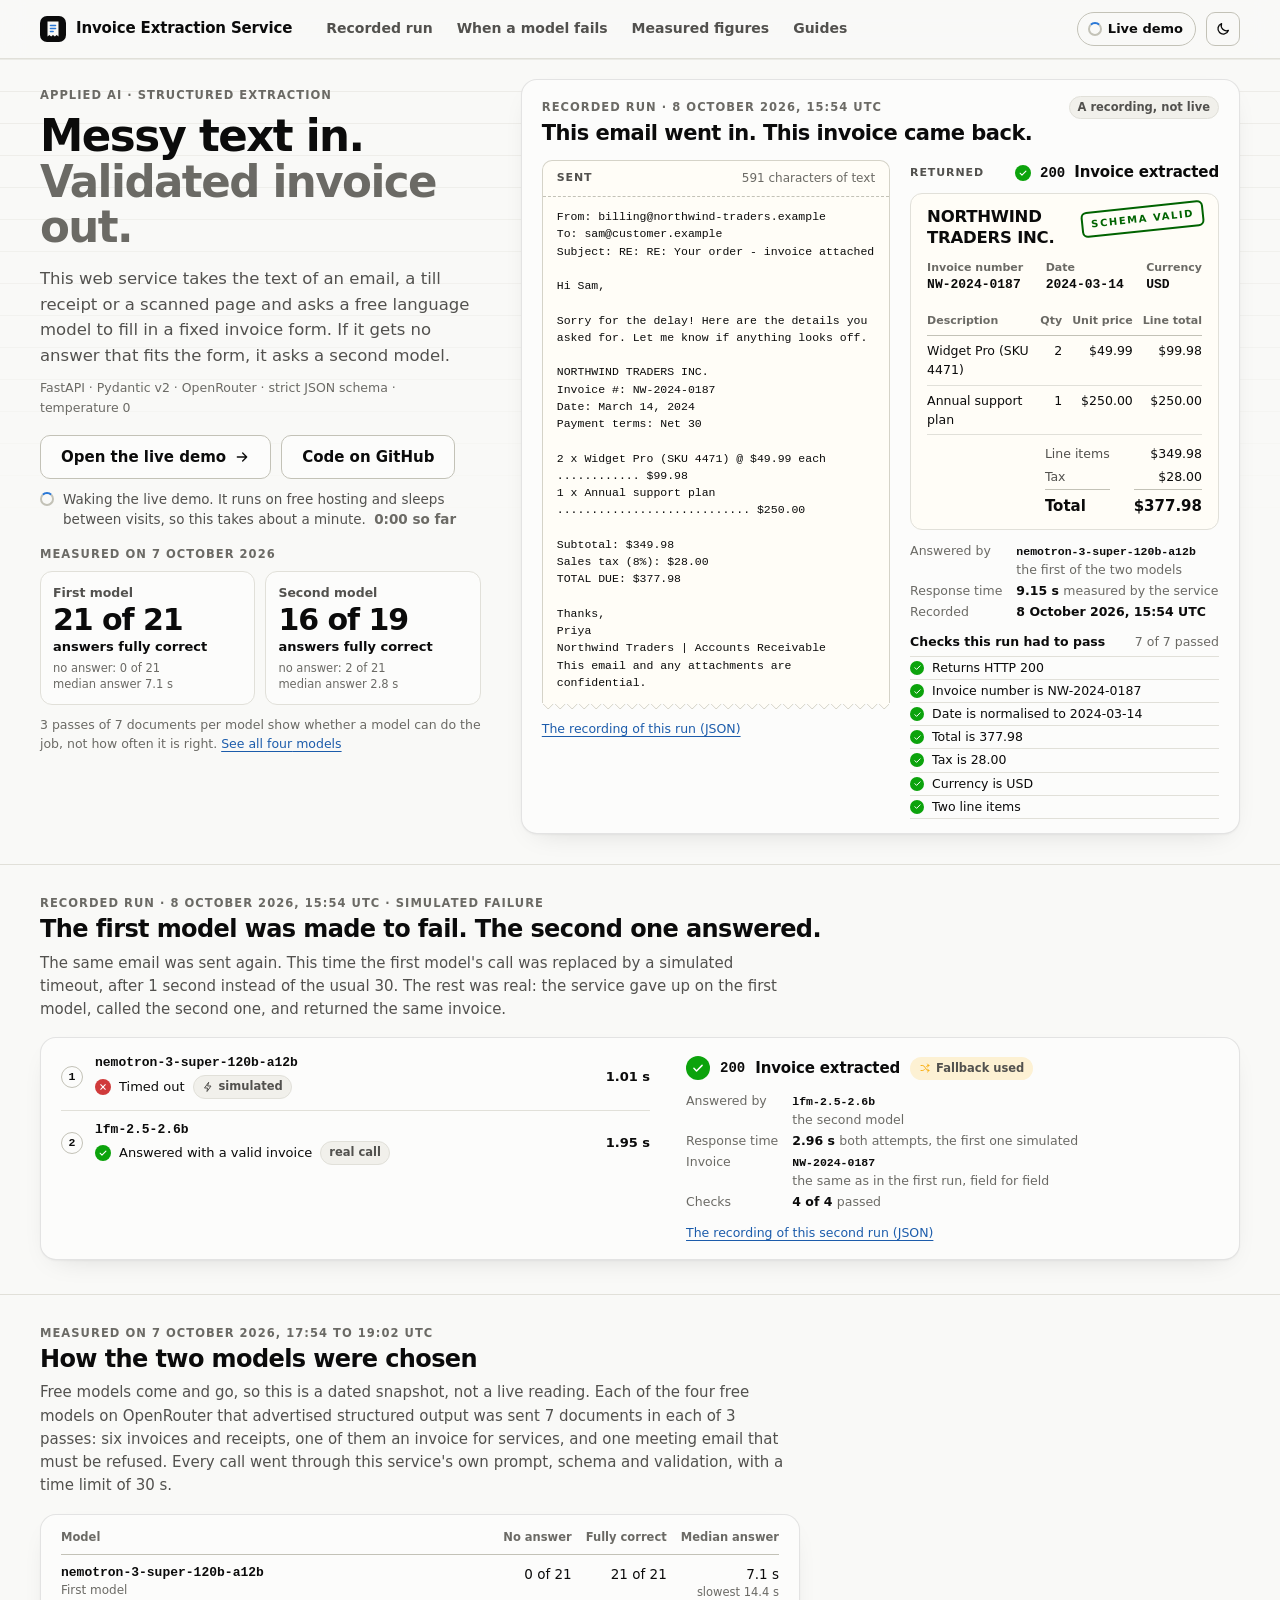
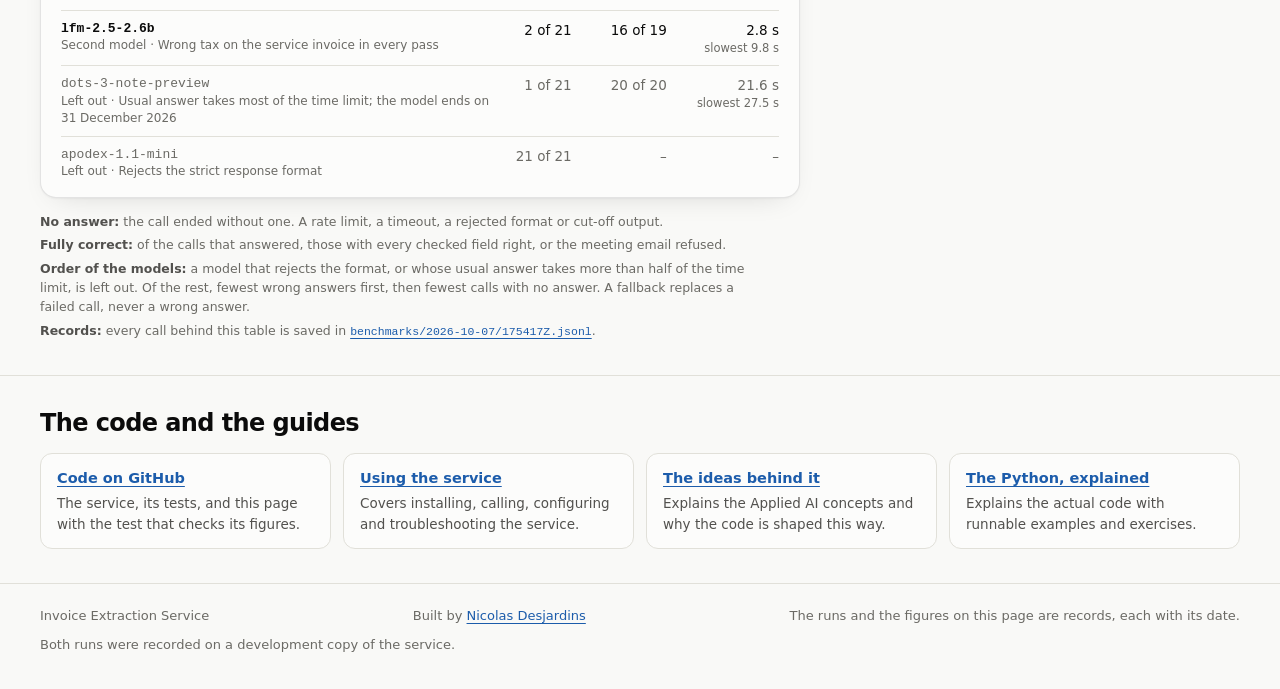
==== commit c0b7931e: "Live demo address, author in the footer, Code link, README wording" ====
--- a/site/index.html
+++ b/site/index.html
@@ -100,7 +100,7 @@
              /#playground after it (that is the part of the demo's page where a visitor runs
              a document). Until then the page says that the demo is not online yet, and asks
              nothing. -->
-        <a class="btn btn--ghost btn--lg demo__link" id="demo-link" href="https://live-demo-not-deployed-yet.invalid/#playground">
+        <a class="btn btn--ghost btn--lg demo__link" id="demo-link" href="https://invoice-extraction-service-25e2.onrender.com/#playground">
           Open the live demo <svg class="icon" aria-hidden="true"><use href="#i-arrow"/></svg>
         </a>
         <a class="btn btn--ghost btn--lg" href="https://github.com/nickdesjardins/Invoice-Extraction-Service">Code on GitHub</a>
@@ -412,6 +412,7 @@
 <footer class="footer">
   <div class="wrap footer__row">
     <span>Invoice Extraction Service</span>
+    <span>Built by <a href="https://github.com/nickdesjardins">Nicolas Desjardins</a></span>
     <span data-fact="page.nature">The runs and the figures on this page are records, each with its date.</span>
     <span data-fact="runs.where">Both runs were recorded on a development copy of the service.</span>
   </div>
